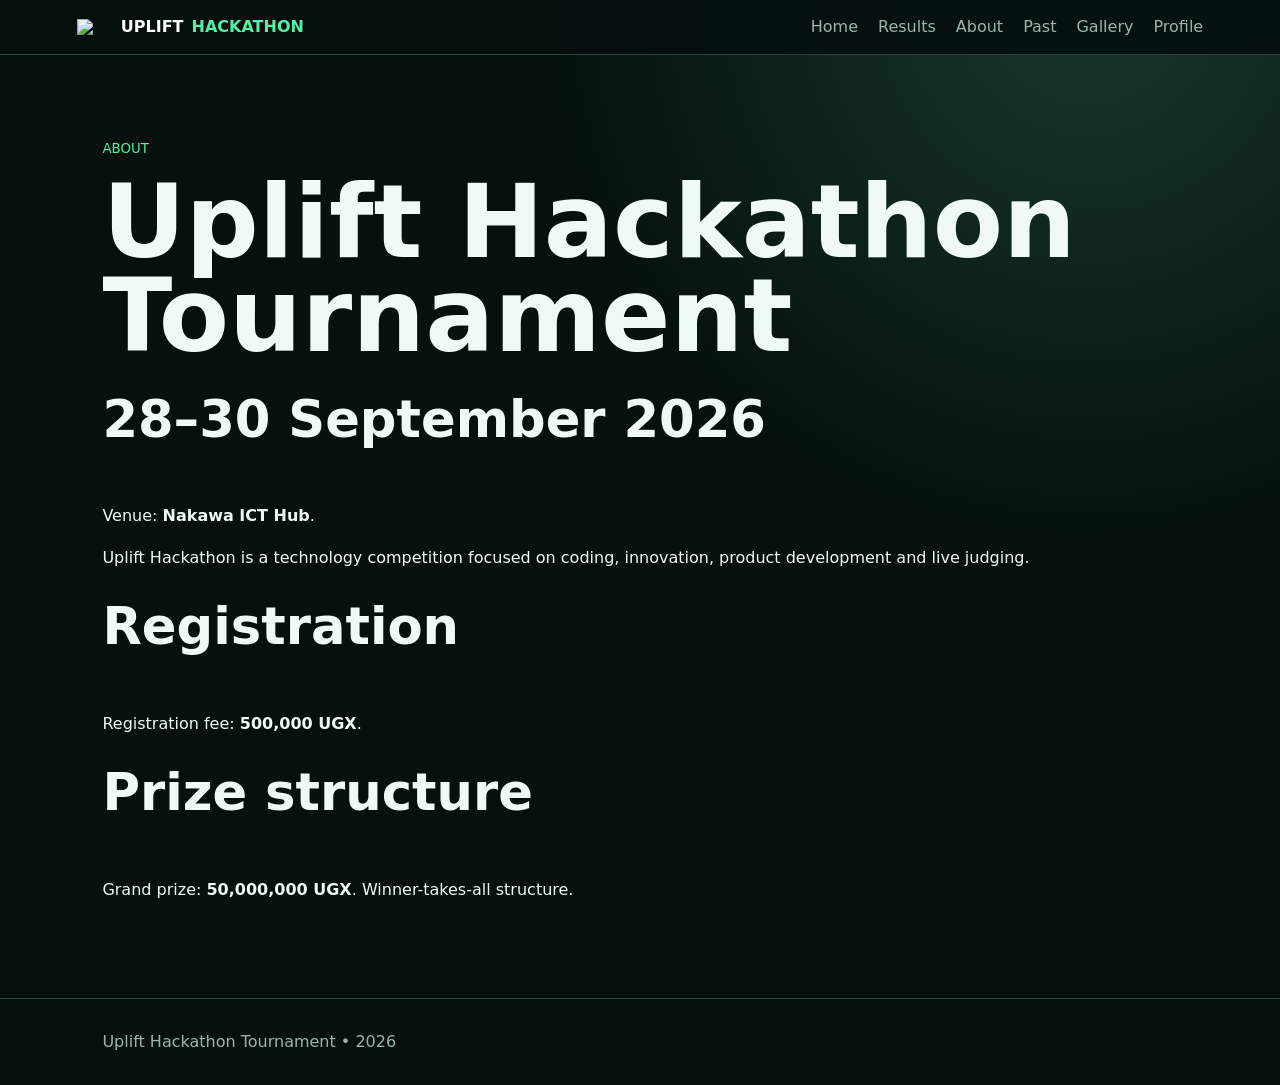
==== about.html @ 6fa97e35 "Add files via upload" ====
<!doctype html><html><head><meta charset=utf-8><meta name=viewport content='width=device-width,initial-scale=1'><title>About | Uplift Hackathon</title><link rel=stylesheet href=style.css></head><body><header><a class=brand href=index.html><img src=images/logo.svg> UPLIFT <b>HACKATHON</b></a><nav><a href=index.html>Home</a><a href=results.html>Results</a><a href=about.html>About</a><a href=past.html>Past</a><a href=gallery.html>Gallery</a><a href=ssebunya.html>Profile</a></nav></header><section class=page><small>ABOUT</small><h1>Uplift Hackathon Tournament</h1><h2>28–30 September 2026</h2><p>Venue: <b>Nakawa ICT Hub</b>.</p><p>Uplift Hackathon is a technology competition focused on coding, innovation, product development and live judging.</p><h2>Registration</h2><p>Registration fee: <b>500,000 UGX</b>.</p><h2>Prize structure</h2><p>Grand prize: <b>50,000,000 UGX</b>. Winner-takes-all structure.</p></section><footer>Uplift Hackathon Tournament • 2026</footer></body></html>
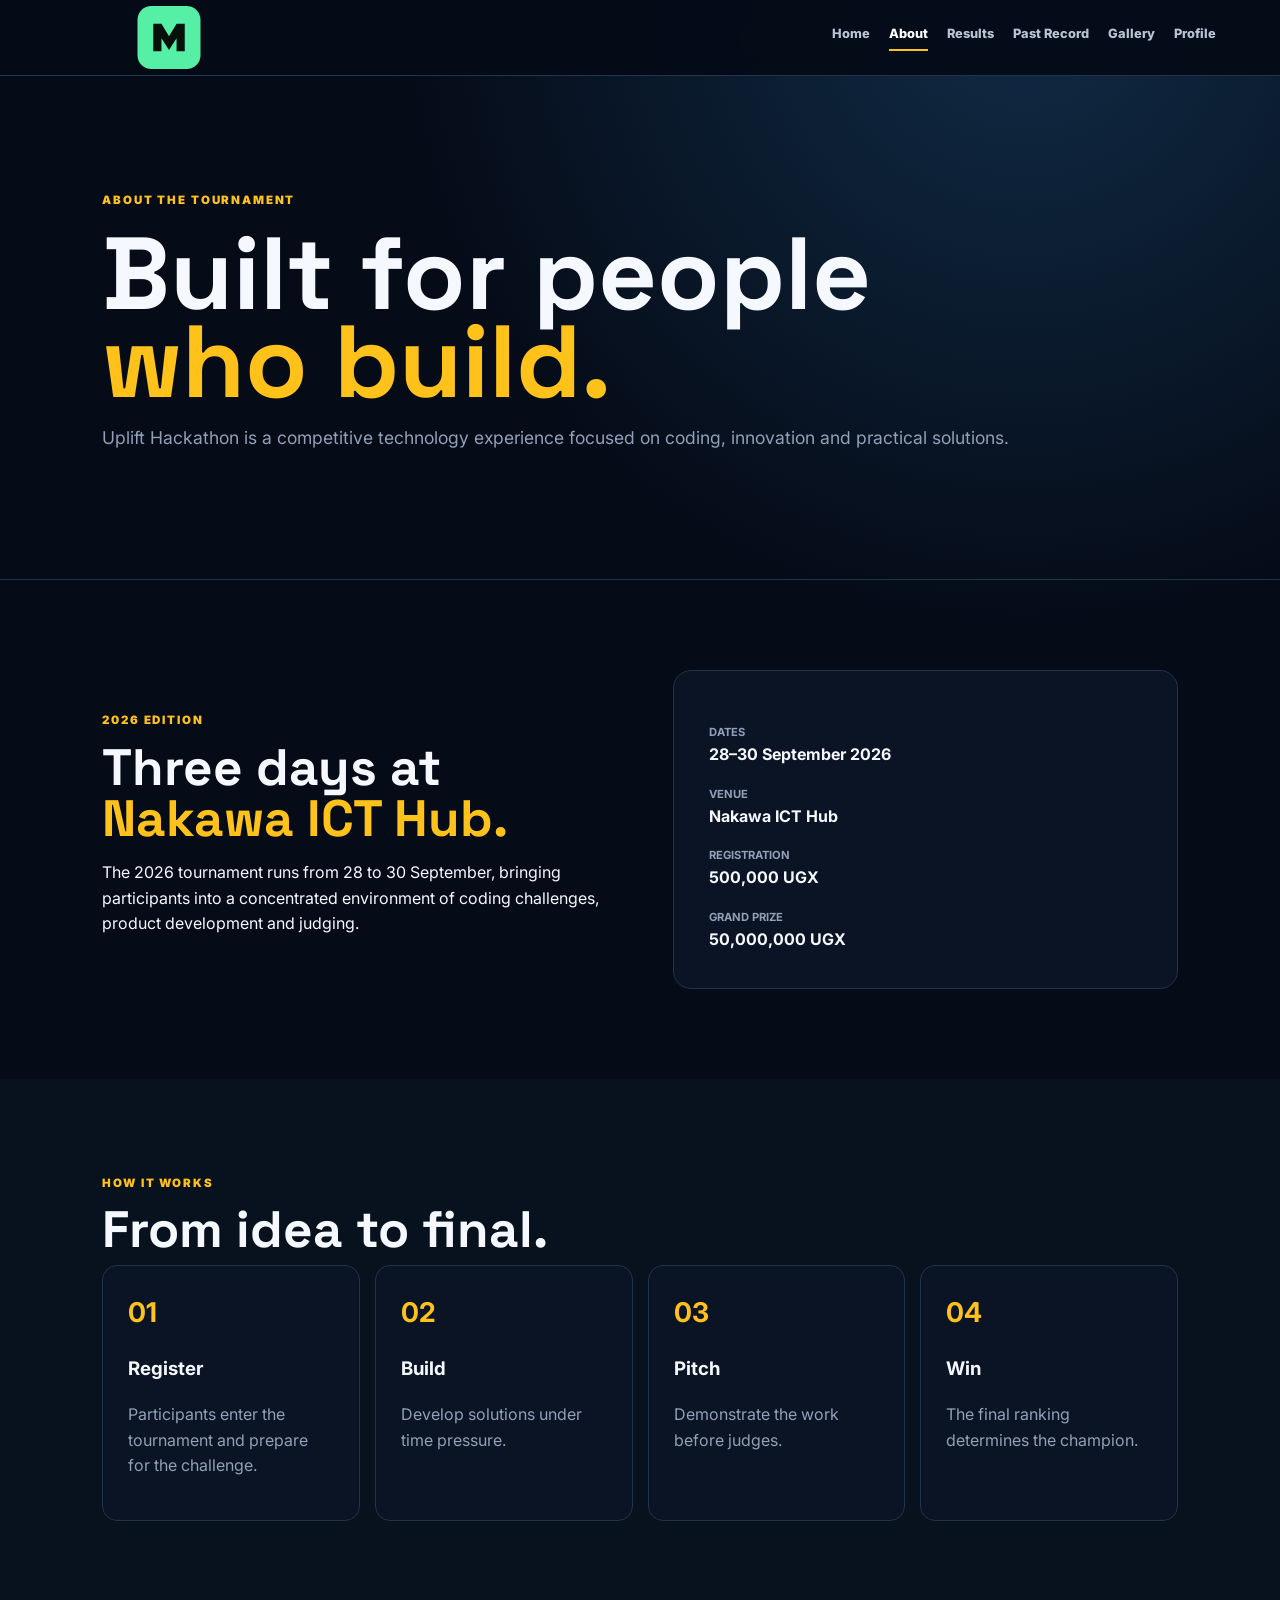
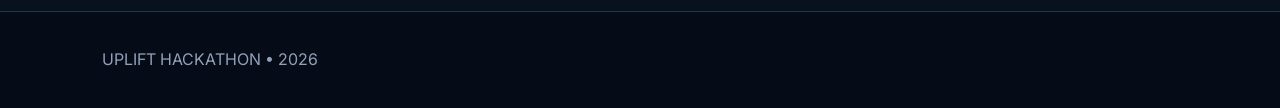
==== commit 09fc89c6: "Add files via upload" ====
--- a/about.html
+++ b/about.html
@@ -1 +1 @@
-<!doctype html><html><head><meta charset=utf-8><meta name=viewport content='width=device-width,initial-scale=1'><title>About | Uplift Hackathon</title><link rel=stylesheet href=style.css></head><body><header><a class=brand href=index.html><img src=images/logo.svg> UPLIFT <b>HACKATHON</b></a><nav><a href=index.html>Home</a><a href=results.html>Results</a><a href=about.html>About</a><a href=past.html>Past</a><a href=gallery.html>Gallery</a><a href=ssebunya.html>Profile</a></nav></header><section class=page><small>ABOUT</small><h1>Uplift Hackathon Tournament</h1><h2>28–30 September 2026</h2><p>Venue: <b>Nakawa ICT Hub</b>.</p><p>Uplift Hackathon is a technology competition focused on coding, innovation, product development and live judging.</p><h2>Registration</h2><p>Registration fee: <b>500,000 UGX</b>.</p><h2>Prize structure</h2><p>Grand prize: <b>50,000,000 UGX</b>. Winner-takes-all structure.</p></section><footer>Uplift Hackathon Tournament • 2026</footer></body></html>
+<!doctype html><html><head><meta charset="utf-8"><meta name="viewport" content="width=device-width,initial-scale=1"><title>About | Uplift Hackathon</title><link rel="stylesheet" href="style.css"><link rel="icon" href="images/logo.svg"></head><body><header class="nav"><a class="logo" href="index.html"><img src="images/logo.svg"></a><button class="hamburger">☰</button><nav><a href="index.html">Home</a><a class="active" href="about.html">About</a><a href="results.html">Results</a><a href="past.html">Past Record</a><a href="gallery.html">Gallery</a><a href="ssebunya.html">Profile</a></nav></header><main><section class="page-hero"><span class="kicker">ABOUT THE TOURNAMENT</span><h1>Built for people<br><span>who build.</span></h1><p>Uplift Hackathon is a competitive technology experience focused on coding, innovation and practical solutions.</p></section><section class="section split"><div><span class="kicker">2026 EDITION</span><h2>Three days at <span>Nakawa ICT Hub.</span></h2><p>The 2026 tournament runs from 28 to 30 September, bringing participants into a concentrated environment of coding challenges, product development and judging.</p></div><div class="info-box"><b>DATES</b><strong>28–30 September 2026</strong><b>VENUE</b><strong>Nakawa ICT Hub</strong><b>REGISTRATION</b><strong>500,000 UGX</strong><b>GRAND PRIZE</b><strong>50,000,000 UGX</strong></div></section><section class="section dark"><span class="kicker">HOW IT WORKS</span><h2>From idea to final.</h2><div class="steps"><div><b>01</b><h3>Register</h3><p>Participants enter the tournament and prepare for the challenge.</p></div><div><b>02</b><h3>Build</h3><p>Develop solutions under time pressure.</p></div><div><b>03</b><h3>Pitch</h3><p>Demonstrate the work before judges.</p></div><div><b>04</b><h3>Win</h3><p>The final ranking determines the champion.</p></div></div></section></main><footer>UPLIFT HACKATHON • 2026</footer><script src="script.js"></script></body></html>
--- a/style.css
+++ b/style.css
@@ -0,0 +1,2 @@
+@import url('https://fonts.googleapis.com/css2?family=Inter:wght@400;600;700;800;900&family=Space+Grotesk:wght@600;700&display=swap');
+:root{--bg:#050b17;--panel:#0b1424;--muted:#91a0b8;--white:#f5f8ff;--blue:#2ea8ff;--gold:#ffc21a;--line:#22334c}*{box-sizing:border-box}html{scroll-behavior:smooth}body{margin:0;background:radial-gradient(circle at 80% 0,#102b45,transparent 32%),var(--bg);color:var(--white);font-family:Inter,Arial,sans-serif;line-height:1.6}.progress{position:fixed;z-index:100;top:0;left:0;height:3px;width:0;background:linear-gradient(90deg,var(--blue),var(--gold))}.nav{height:76px;padding:0 5%;display:flex;align-items:center;justify-content:space-between;gap:20px;background:#050b17ee;border-bottom:1px solid var(--line);backdrop-filter:blur(15px);position:sticky;top:0;z-index:50}.logo img{width:210px;height:63px;display:block}.nav nav{display:flex;gap:19px}.nav nav a{color:#b9c4d5;text-decoration:none;font-size:.8rem;font-weight:800}.nav nav a:hover,.nav nav a.active{color:#fff}.nav nav a.active{border-bottom:2px solid var(--gold);padding-bottom:5px}.nav-btn,.gold-btn{background:var(--gold);color:#07101d;text-decoration:none;font-weight:900;padding:11px 17px;border-radius:8px}.hamburger{display:none;color:#fff;background:none;border:0;font-size:26px}.hero{min-height:680px;padding:85px 8%;display:grid;grid-template-columns:1.2fr .8fr;align-items:center;gap:50px}.kicker{font-size:.72rem;color:var(--gold);font-weight:900;letter-spacing:.16em}.hero h1,.page-hero h1,.profile-hero h1{font-family:'Space Grotesk';font-size:clamp(4rem,8vw,7.5rem);line-height:.86;margin:18px 0}.hero h1 span,.page-hero h1 span,.profile-hero h1 span,h2 span{color:var(--gold)}.hero-lead{max-width:620px;color:var(--muted);font-size:1.15rem}.event-pills{display:flex;flex-wrap:wrap;gap:10px;margin:25px 0}.event-pills span{border:1px solid var(--line);padding:8px 12px;border-radius:99px;font-size:.72rem;font-weight:900}.gold-btn{display:inline-block;margin-top:10px}.hero-side{height:450px;position:relative;display:grid;place-items:center}.orbit{position:absolute;width:370px;height:370px;border:1px solid #235477;border-radius:50%;box-shadow:0 0 100px #1477aa33;animation:spin 15s linear infinite}.orbit:after{content:'';position:absolute;width:13px;height:13px;border-radius:50%;background:var(--gold);top:30px;left:60px;box-shadow:0 0 25px var(--gold)}.prize-card{position:relative;width:290px;height:290px;border:1px solid #496078;border-radius:50%;display:flex;flex-direction:column;justify-content:center;align-items:center;background:radial-gradient(circle,#172b45,#07101d);z-index:2}.prize-card strong{font-size:6rem;line-height:.9;color:var(--white);font-family:'Space Grotesk'}.prize-card small{font-weight:900;color:var(--gold)}.prize-card b{font-size:1.8rem;color:var(--gold)}.prize-card em{color:var(--muted);font-style:normal}.float-tag{position:absolute;z-index:4;background:#0c1a2c;border:1px solid var(--line);padding:12px 15px;border-radius:9px;font-weight:800}.tag1{top:50px;left:15px}.tag2{bottom:50px;right:5px}.ticker{display:grid;grid-template-columns:repeat(4,1fr);border-block:1px solid var(--line);background:#091322}.ticker div{padding:24px;text-align:center;border-right:1px solid var(--line);font-size:.7rem;color:var(--muted);font-weight:900}.ticker b{display:block;color:#fff;font-size:.9rem}.section{padding:90px 8%}.dark{background:#08111e}.section-top{display:flex;justify-content:space-between;gap:40px;align-items:end;margin-bottom:40px}.section-top>p{max-width:470px;color:var(--muted)}h2{font-family:'Space Grotesk';font-size:clamp(2.3rem,4vw,4rem);line-height:1;margin:10px 0}.text-btn{color:var(--gold);text-decoration:none;font-weight:900}.stat-grid{display:grid;grid-template-columns:repeat(4,1fr);border:1px solid var(--line);border-radius:18px;overflow:hidden}.stat{text-align:center;padding:35px;border-right:1px solid var(--line)}.stat:last-child{border:0}.stat strong{font-size:3.5rem;color:var(--gold);display:block}.stat span{font-size:.7rem;color:var(--muted);font-weight:900}.people{display:grid;grid-template-columns:1.15fr 1fr 1fr;gap:17px}.person{background:var(--panel);border:1px solid var(--line);border-radius:17px;overflow:hidden;transition:.35s}.person:hover{transform:translateY(-8px);border-color:#3e6790}.person.champion{border-color:#846719}.photo{height:300px;background:#132033}.photo img{width:100%;height:100%;object-fit:cover}.person-info{padding:20px}.place{font-size:.68rem;color:var(--gold);font-weight:900}.person h3{font-size:1.6rem;margin:6px 0}.person p{color:var(--muted);margin:0 0 12px}.person strong{display:block;color:var(--gold);font-size:1.15rem}.person small{color:#71839d;font-weight:800}.split{display:grid;grid-template-columns:1fr 1fr;gap:65px;align-items:center}.image-frame{height:430px;border-radius:20px;overflow:hidden;border:1px solid var(--line)}.image-frame img{width:100%;height:100%;object-fit:cover}.feature-list div{display:grid;grid-template-columns:40px 1fr;gap:4px;border-top:1px solid var(--line);padding:17px 0;color:var(--gold)}.feature-list b{color:#fff}.feature-list span{grid-column:2;color:var(--muted);font-size:.85rem}.mini-gallery{display:grid;grid-template-columns:1.3fr 1fr 1fr 1fr;gap:10px;height:250px}.mini-gallery img{width:100%;height:100%;object-fit:cover;border-radius:12px;transition:.4s}.mini-gallery img:hover{transform:scale(1.03)}.cta{margin:0 8% 80px;padding:50px 60px;border:1px solid #66531c;border-radius:22px;background:linear-gradient(110deg,#172338,#0b1422);display:flex;justify-content:space-between;align-items:center}.page-hero{padding:110px 8%;border-bottom:1px solid var(--line)}.page-hero p{color:var(--muted);font-size:1.1rem}.info-box{padding:35px;background:var(--panel);border:1px solid var(--line);border-radius:18px}.info-box b,.info-box strong{display:block}.info-box b{font-size:.7rem;color:var(--muted);margin-top:18px}.steps{display:grid;grid-template-columns:repeat(4,1fr);gap:15px}.steps div{padding:25px;border:1px solid var(--line);border-radius:15px;background:var(--panel)}.steps b{color:var(--gold);font-size:1.7rem}.steps p{color:var(--muted)}.leaderboard{max-width:1000px}.rank-row{display:flex;align-items:center;gap:25px;padding:18px;border-bottom:1px solid var(--line)}.rank-row>span{font-size:2rem;color:var(--gold);font-weight:900;width:50px}.rank-row img{width:95px;height:95px;object-fit:cover;border-radius:12px}.rank-row div{flex:1}.rank-row small{color:var(--gold);font-weight:900}.rank-row h2{font-size:1.5rem}.rank-row p{color:var(--muted);margin:0}.rank-row strong{color:var(--gold)}.champion-row{background:linear-gradient(90deg,#1d2a19,#0b1424);border:1px solid #725c1b;border-radius:15px}.winner-all{margin-top:30px;padding:20px;border:1px solid #6b571d;border-radius:15px;background:#17170d}.winner-all b{display:block;color:var(--gold)}.winner-all span{color:var(--muted)}.history{display:grid;grid-template-columns:90px 300px 1fr;gap:35px;align-items:center;padding:35px 0;border-bottom:1px solid var(--line)}.history .year{font-size:2.5rem;color:var(--gold);font-weight:900}.history img{width:300px;height:220px;object-fit:cover;border-radius:15px}.history b{color:var(--gold)}.gallery{display:grid;grid-template-columns:repeat(3,1fr);gap:15px}.gallery figure{margin:0;background:var(--panel);border:1px solid var(--line);border-radius:15px;overflow:hidden}.gallery .wide{grid-column:span 2}.gallery img{display:block;width:100%;height:280px;object-fit:cover}.gallery .wide img{height:360px}.gallery figcaption{padding:13px;color:var(--muted)}.profile-hero{padding:80px 8%;display:grid;grid-template-columns:.7fr 1.3fr;gap:60px;align-items:center}.profile-img{height:520px;border-radius:24px;overflow:hidden;border:1px solid var(--line)}.profile-img img{width:100%;height:100%;object-fit:cover}.profile-grid{display:grid;grid-template-columns:1fr 1fr;margin-top:30px;border-top:1px solid var(--line)}.profile-grid span,.profile-grid b{padding:13px 0;border-bottom:1px solid var(--line)}.profile-grid span{color:var(--muted);font-size:.75rem}.reveal{opacity:0;transform:translateY(25px);transition:.8s ease}.reveal.show{opacity:1;transform:none}footer{border-top:1px solid var(--line);padding:35px 8%;display:flex;gap:30px;align-items:center;color:var(--muted)}footer img{width:180px}@keyframes spin{to{transform:rotate(360deg)}}@media(max-width:900px){.nav nav,.nav-btn{display:none}.hamburger{display:block}.hero,.split,.profile-hero{grid-template-columns:1fr}.ticker,.stat-grid,.people,.steps{grid-template-columns:1fr 1fr}.mini-gallery{grid-template-columns:1fr 1fr;height:400px}.history{grid-template-columns:70px 1fr}.history img{width:100%;height:200px}.history>div:last-child{grid-column:2}.gallery{grid-template-columns:1fr 1fr}.gallery .wide{grid-column:span 2}}@media(max-width:550px){.ticker,.stat-grid,.people,.steps,.gallery{grid-template-columns:1fr}.gallery .wide{grid-column:auto}.rank-row{gap:10px}.rank-row img{width:70px;height:70px}.rank-row>span{width:30px}.history{grid-template-columns:1fr}.history img{width:100%;height:230px}.history>div:last-child{grid-column:auto}.cta{margin:0 5% 50px;padding:30px;display:block}.section{padding:65px 6%}}
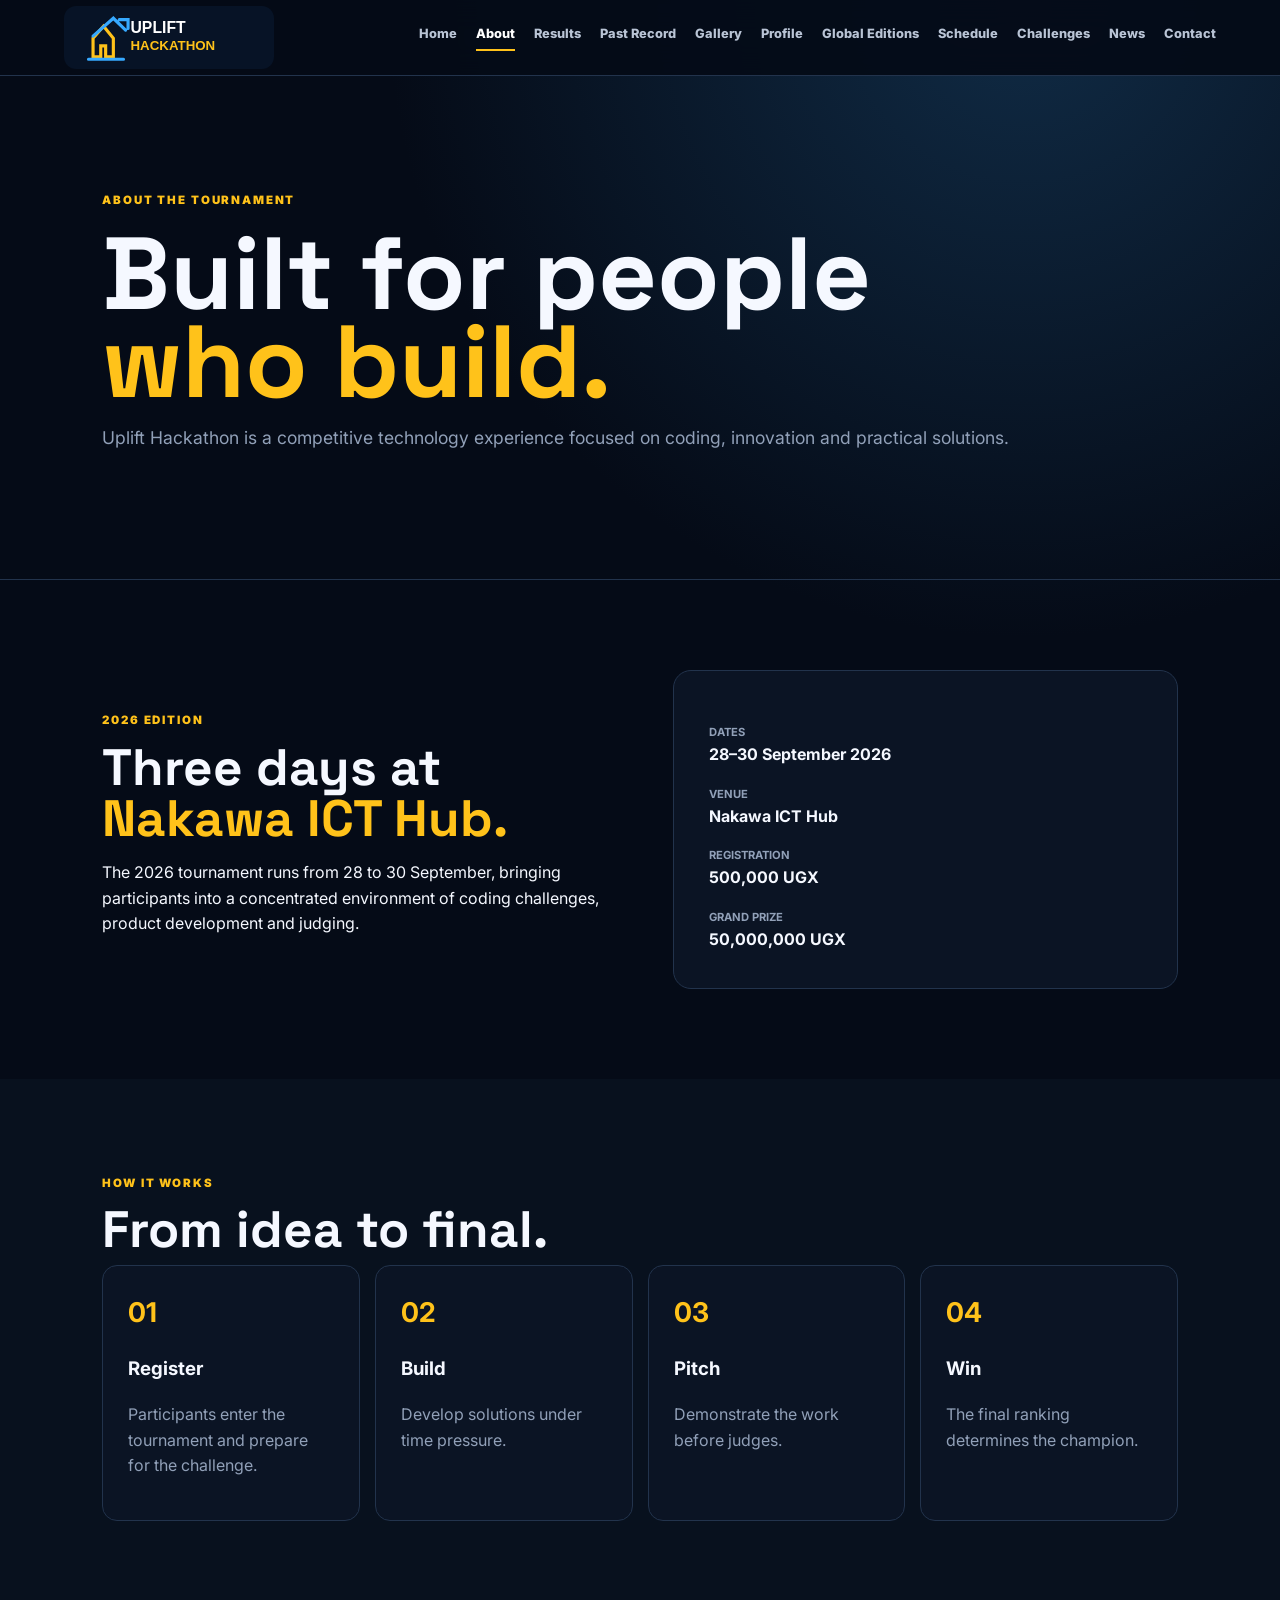
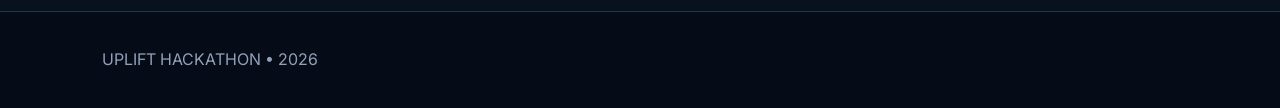
==== commit 3e8c8aeb: "Add files via upload" ====
--- a/about.html
+++ b/about.html
@@ -1 +1 @@
-<!doctype html><html><head><meta charset="utf-8"><meta name="viewport" content="width=device-width,initial-scale=1"><title>About | Uplift Hackathon</title><link rel="stylesheet" href="style.css"><link rel="icon" href="images/logo.svg"></head><body><header class="nav"><a class="logo" href="index.html"><img src="images/logo.svg"></a><button class="hamburger">☰</button><nav><a href="index.html">Home</a><a class="active" href="about.html">About</a><a href="results.html">Results</a><a href="past.html">Past Record</a><a href="gallery.html">Gallery</a><a href="ssebunya.html">Profile</a></nav></header><main><section class="page-hero"><span class="kicker">ABOUT THE TOURNAMENT</span><h1>Built for people<br><span>who build.</span></h1><p>Uplift Hackathon is a competitive technology experience focused on coding, innovation and practical solutions.</p></section><section class="section split"><div><span class="kicker">2026 EDITION</span><h2>Three days at <span>Nakawa ICT Hub.</span></h2><p>The 2026 tournament runs from 28 to 30 September, bringing participants into a concentrated environment of coding challenges, product development and judging.</p></div><div class="info-box"><b>DATES</b><strong>28–30 September 2026</strong><b>VENUE</b><strong>Nakawa ICT Hub</strong><b>REGISTRATION</b><strong>500,000 UGX</strong><b>GRAND PRIZE</b><strong>50,000,000 UGX</strong></div></section><section class="section dark"><span class="kicker">HOW IT WORKS</span><h2>From idea to final.</h2><div class="steps"><div><b>01</b><h3>Register</h3><p>Participants enter the tournament and prepare for the challenge.</p></div><div><b>02</b><h3>Build</h3><p>Develop solutions under time pressure.</p></div><div><b>03</b><h3>Pitch</h3><p>Demonstrate the work before judges.</p></div><div><b>04</b><h3>Win</h3><p>The final ranking determines the champion.</p></div></div></section></main><footer>UPLIFT HACKATHON • 2026</footer><script src="script.js"></script></body></html>
+<!doctype html><html><head><meta charset="utf-8"><meta name="viewport" content="width=device-width,initial-scale=1"><title>About | Uplift Hackathon</title><link rel="stylesheet" href="style.css"><link rel="icon" href="images/logo.svg"></head><body><header class="nav"><a class="logo" href="index.html"><img src="images/logo.svg"></a><button class="hamburger">☰</button><nav><a href="index.html">Home</a><a class="active" href="about.html">About</a><a href="results.html">Results</a><a href="past.html">Past Record</a><a href="gallery.html">Gallery</a><a href="ssebunya.html">Profile</a><a href="international.html">Global Editions</a><a href="schedule.html">Schedule</a><a href="challenges.html">Challenges</a><a href="news.html">News</a><a href="contact.html">Contact</a></nav></header><main><section class="page-hero"><span class="kicker">ABOUT THE TOURNAMENT</span><h1>Built for people<br><span>who build.</span></h1><p>Uplift Hackathon is a competitive technology experience focused on coding, innovation and practical solutions.</p></section><section class="section split"><div><span class="kicker">2026 EDITION</span><h2>Three days at <span>Nakawa ICT Hub.</span></h2><p>The 2026 tournament runs from 28 to 30 September, bringing participants into a concentrated environment of coding challenges, product development and judging.</p></div><div class="info-box"><b>DATES</b><strong>28–30 September 2026</strong><b>VENUE</b><strong>Nakawa ICT Hub</strong><b>REGISTRATION</b><strong>500,000 UGX</strong><b>GRAND PRIZE</b><strong>50,000,000 UGX</strong></div></section><section class="section dark"><span class="kicker">HOW IT WORKS</span><h2>From idea to final.</h2><div class="steps"><div><b>01</b><h3>Register</h3><p>Participants enter the tournament and prepare for the challenge.</p></div><div><b>02</b><h3>Build</h3><p>Develop solutions under time pressure.</p></div><div><b>03</b><h3>Pitch</h3><p>Demonstrate the work before judges.</p></div><div><b>04</b><h3>Win</h3><p>The final ranking determines the champion.</p></div></div></section></main><footer>UPLIFT HACKATHON • 2026</footer><script src="script.js"></script></body></html>
--- a/style.css
+++ b/style.css
@@ -1,2 +1,13 @@
 @import url('https://fonts.googleapis.com/css2?family=Inter:wght@400;600;700;800;900&family=Space+Grotesk:wght@600;700&display=swap');
 :root{--bg:#050b17;--panel:#0b1424;--muted:#91a0b8;--white:#f5f8ff;--blue:#2ea8ff;--gold:#ffc21a;--line:#22334c}*{box-sizing:border-box}html{scroll-behavior:smooth}body{margin:0;background:radial-gradient(circle at 80% 0,#102b45,transparent 32%),var(--bg);color:var(--white);font-family:Inter,Arial,sans-serif;line-height:1.6}.progress{position:fixed;z-index:100;top:0;left:0;height:3px;width:0;background:linear-gradient(90deg,var(--blue),var(--gold))}.nav{height:76px;padding:0 5%;display:flex;align-items:center;justify-content:space-between;gap:20px;background:#050b17ee;border-bottom:1px solid var(--line);backdrop-filter:blur(15px);position:sticky;top:0;z-index:50}.logo img{width:210px;height:63px;display:block}.nav nav{display:flex;gap:19px}.nav nav a{color:#b9c4d5;text-decoration:none;font-size:.8rem;font-weight:800}.nav nav a:hover,.nav nav a.active{color:#fff}.nav nav a.active{border-bottom:2px solid var(--gold);padding-bottom:5px}.nav-btn,.gold-btn{background:var(--gold);color:#07101d;text-decoration:none;font-weight:900;padding:11px 17px;border-radius:8px}.hamburger{display:none;color:#fff;background:none;border:0;font-size:26px}.hero{min-height:680px;padding:85px 8%;display:grid;grid-template-columns:1.2fr .8fr;align-items:center;gap:50px}.kicker{font-size:.72rem;color:var(--gold);font-weight:900;letter-spacing:.16em}.hero h1,.page-hero h1,.profile-hero h1{font-family:'Space Grotesk';font-size:clamp(4rem,8vw,7.5rem);line-height:.86;margin:18px 0}.hero h1 span,.page-hero h1 span,.profile-hero h1 span,h2 span{color:var(--gold)}.hero-lead{max-width:620px;color:var(--muted);font-size:1.15rem}.event-pills{display:flex;flex-wrap:wrap;gap:10px;margin:25px 0}.event-pills span{border:1px solid var(--line);padding:8px 12px;border-radius:99px;font-size:.72rem;font-weight:900}.gold-btn{display:inline-block;margin-top:10px}.hero-side{height:450px;position:relative;display:grid;place-items:center}.orbit{position:absolute;width:370px;height:370px;border:1px solid #235477;border-radius:50%;box-shadow:0 0 100px #1477aa33;animation:spin 15s linear infinite}.orbit:after{content:'';position:absolute;width:13px;height:13px;border-radius:50%;background:var(--gold);top:30px;left:60px;box-shadow:0 0 25px var(--gold)}.prize-card{position:relative;width:290px;height:290px;border:1px solid #496078;border-radius:50%;display:flex;flex-direction:column;justify-content:center;align-items:center;background:radial-gradient(circle,#172b45,#07101d);z-index:2}.prize-card strong{font-size:6rem;line-height:.9;color:var(--white);font-family:'Space Grotesk'}.prize-card small{font-weight:900;color:var(--gold)}.prize-card b{font-size:1.8rem;color:var(--gold)}.prize-card em{color:var(--muted);font-style:normal}.float-tag{position:absolute;z-index:4;background:#0c1a2c;border:1px solid var(--line);padding:12px 15px;border-radius:9px;font-weight:800}.tag1{top:50px;left:15px}.tag2{bottom:50px;right:5px}.ticker{display:grid;grid-template-columns:repeat(4,1fr);border-block:1px solid var(--line);background:#091322}.ticker div{padding:24px;text-align:center;border-right:1px solid var(--line);font-size:.7rem;color:var(--muted);font-weight:900}.ticker b{display:block;color:#fff;font-size:.9rem}.section{padding:90px 8%}.dark{background:#08111e}.section-top{display:flex;justify-content:space-between;gap:40px;align-items:end;margin-bottom:40px}.section-top>p{max-width:470px;color:var(--muted)}h2{font-family:'Space Grotesk';font-size:clamp(2.3rem,4vw,4rem);line-height:1;margin:10px 0}.text-btn{color:var(--gold);text-decoration:none;font-weight:900}.stat-grid{display:grid;grid-template-columns:repeat(4,1fr);border:1px solid var(--line);border-radius:18px;overflow:hidden}.stat{text-align:center;padding:35px;border-right:1px solid var(--line)}.stat:last-child{border:0}.stat strong{font-size:3.5rem;color:var(--gold);display:block}.stat span{font-size:.7rem;color:var(--muted);font-weight:900}.people{display:grid;grid-template-columns:1.15fr 1fr 1fr;gap:17px}.person{background:var(--panel);border:1px solid var(--line);border-radius:17px;overflow:hidden;transition:.35s}.person:hover{transform:translateY(-8px);border-color:#3e6790}.person.champion{border-color:#846719}.photo{height:300px;background:#132033}.photo img{width:100%;height:100%;object-fit:cover}.person-info{padding:20px}.place{font-size:.68rem;color:var(--gold);font-weight:900}.person h3{font-size:1.6rem;margin:6px 0}.person p{color:var(--muted);margin:0 0 12px}.person strong{display:block;color:var(--gold);font-size:1.15rem}.person small{color:#71839d;font-weight:800}.split{display:grid;grid-template-columns:1fr 1fr;gap:65px;align-items:center}.image-frame{height:430px;border-radius:20px;overflow:hidden;border:1px solid var(--line)}.image-frame img{width:100%;height:100%;object-fit:cover}.feature-list div{display:grid;grid-template-columns:40px 1fr;gap:4px;border-top:1px solid var(--line);padding:17px 0;color:var(--gold)}.feature-list b{color:#fff}.feature-list span{grid-column:2;color:var(--muted);font-size:.85rem}.mini-gallery{display:grid;grid-template-columns:1.3fr 1fr 1fr 1fr;gap:10px;height:250px}.mini-gallery img{width:100%;height:100%;object-fit:cover;border-radius:12px;transition:.4s}.mini-gallery img:hover{transform:scale(1.03)}.cta{margin:0 8% 80px;padding:50px 60px;border:1px solid #66531c;border-radius:22px;background:linear-gradient(110deg,#172338,#0b1422);display:flex;justify-content:space-between;align-items:center}.page-hero{padding:110px 8%;border-bottom:1px solid var(--line)}.page-hero p{color:var(--muted);font-size:1.1rem}.info-box{padding:35px;background:var(--panel);border:1px solid var(--line);border-radius:18px}.info-box b,.info-box strong{display:block}.info-box b{font-size:.7rem;color:var(--muted);margin-top:18px}.steps{display:grid;grid-template-columns:repeat(4,1fr);gap:15px}.steps div{padding:25px;border:1px solid var(--line);border-radius:15px;background:var(--panel)}.steps b{color:var(--gold);font-size:1.7rem}.steps p{color:var(--muted)}.leaderboard{max-width:1000px}.rank-row{display:flex;align-items:center;gap:25px;padding:18px;border-bottom:1px solid var(--line)}.rank-row>span{font-size:2rem;color:var(--gold);font-weight:900;width:50px}.rank-row img{width:95px;height:95px;object-fit:cover;border-radius:12px}.rank-row div{flex:1}.rank-row small{color:var(--gold);font-weight:900}.rank-row h2{font-size:1.5rem}.rank-row p{color:var(--muted);margin:0}.rank-row strong{color:var(--gold)}.champion-row{background:linear-gradient(90deg,#1d2a19,#0b1424);border:1px solid #725c1b;border-radius:15px}.winner-all{margin-top:30px;padding:20px;border:1px solid #6b571d;border-radius:15px;background:#17170d}.winner-all b{display:block;color:var(--gold)}.winner-all span{color:var(--muted)}.history{display:grid;grid-template-columns:90px 300px 1fr;gap:35px;align-items:center;padding:35px 0;border-bottom:1px solid var(--line)}.history .year{font-size:2.5rem;color:var(--gold);font-weight:900}.history img{width:300px;height:220px;object-fit:cover;border-radius:15px}.history b{color:var(--gold)}.gallery{display:grid;grid-template-columns:repeat(3,1fr);gap:15px}.gallery figure{margin:0;background:var(--panel);border:1px solid var(--line);border-radius:15px;overflow:hidden}.gallery .wide{grid-column:span 2}.gallery img{display:block;width:100%;height:280px;object-fit:cover}.gallery .wide img{height:360px}.gallery figcaption{padding:13px;color:var(--muted)}.profile-hero{padding:80px 8%;display:grid;grid-template-columns:.7fr 1.3fr;gap:60px;align-items:center}.profile-img{height:520px;border-radius:24px;overflow:hidden;border:1px solid var(--line)}.profile-img img{width:100%;height:100%;object-fit:cover}.profile-grid{display:grid;grid-template-columns:1fr 1fr;margin-top:30px;border-top:1px solid var(--line)}.profile-grid span,.profile-grid b{padding:13px 0;border-bottom:1px solid var(--line)}.profile-grid span{color:var(--muted);font-size:.75rem}.reveal{opacity:0;transform:translateY(25px);transition:.8s ease}.reveal.show{opacity:1;transform:none}footer{border-top:1px solid var(--line);padding:35px 8%;display:flex;gap:30px;align-items:center;color:var(--muted)}footer img{width:180px}@keyframes spin{to{transform:rotate(360deg)}}@media(max-width:900px){.nav nav,.nav-btn{display:none}.hamburger{display:block}.hero,.split,.profile-hero{grid-template-columns:1fr}.ticker,.stat-grid,.people,.steps{grid-template-columns:1fr 1fr}.mini-gallery{grid-template-columns:1fr 1fr;height:400px}.history{grid-template-columns:70px 1fr}.history img{width:100%;height:200px}.history>div:last-child{grid-column:2}.gallery{grid-template-columns:1fr 1fr}.gallery .wide{grid-column:span 2}}@media(max-width:550px){.ticker,.stat-grid,.people,.steps,.gallery{grid-template-columns:1fr}.gallery .wide{grid-column:auto}.rank-row{gap:10px}.rank-row img{width:70px;height:70px}.rank-row>span{width:30px}.history{grid-template-columns:1fr}.history img{width:100%;height:230px}.history>div:last-child{grid-column:auto}.cta{margin:0 5% 50px;padding:30px;display:block}.section{padding:65px 6%}}
+
+.mobile-open{display:flex!important;position:absolute!important;top:68px;left:0;right:0;background:#07101d;padding:18px;flex-direction:column;align-items:flex-start;border-bottom:1px solid var(--line);z-index:80}
+.country-grid,.challenge-grid,.news-grid{display:grid;grid-template-columns:repeat(3,1fr);gap:16px}
+.country-card,.challenge-grid article,.news-grid article{background:var(--panel);border:1px solid var(--line);border-radius:17px;padding:28px;transition:.3s}
+.country-card:hover,.challenge-grid article:hover,.news-grid article:hover{transform:translateY(-6px);border-color:#45627e}
+.country-card>span,.challenge-grid article>span,.news-grid article>span{color:var(--gold);font-size:.68rem;font-weight:900;letter-spacing:.12em}
+.country-card h2,.challenge-grid h2,.news-grid h2{font-size:2rem}.country-card p,.challenge-grid p,.news-grid p,.muted,.small-note{color:var(--muted)}
+.country-card b{color:#b7c5d9}.small-note{margin-top:22px;font-size:.85rem}
+.schedule{display:grid;grid-template-columns:repeat(3,1fr);gap:18px}.schedule>div{padding:32px;border:1px solid var(--line);border-radius:18px;background:var(--panel);position:relative;overflow:hidden}.schedule>div:before{content:"";position:absolute;top:0;left:0;right:0;height:4px;background:linear-gradient(90deg,var(--blue),var(--gold))}.schedule span{color:var(--gold);font-weight:900}.schedule h2{font-size:1.5rem}.schedule p{color:var(--muted);border-top:1px solid var(--line);padding-top:10px}.challenge-grid article>b{font-size:2rem;color:var(--gold)}.news-grid article>span{display:block}.news-grid a{color:var(--gold);text-decoration:none;font-weight:900}
+.contact-form{display:flex;flex-direction:column;gap:15px;background:var(--panel);padding:30px;border:1px solid var(--line);border-radius:18px}.contact-form label{font-size:.8rem;font-weight:800}.contact-form input,.contact-form textarea{display:block;width:100%;margin-top:7px;background:#07101d;border:1px solid var(--line);border-radius:8px;padding:13px;color:white;font:inherit}.contact-form button{border:0;cursor:pointer}
+@media(max-width:900px){.country-grid,.challenge-grid,.news-grid,.schedule{grid-template-columns:1fr 1fr}}@media(max-width:550px){.country-grid,.challenge-grid,.news-grid,.schedule{grid-template-columns:1fr}}
